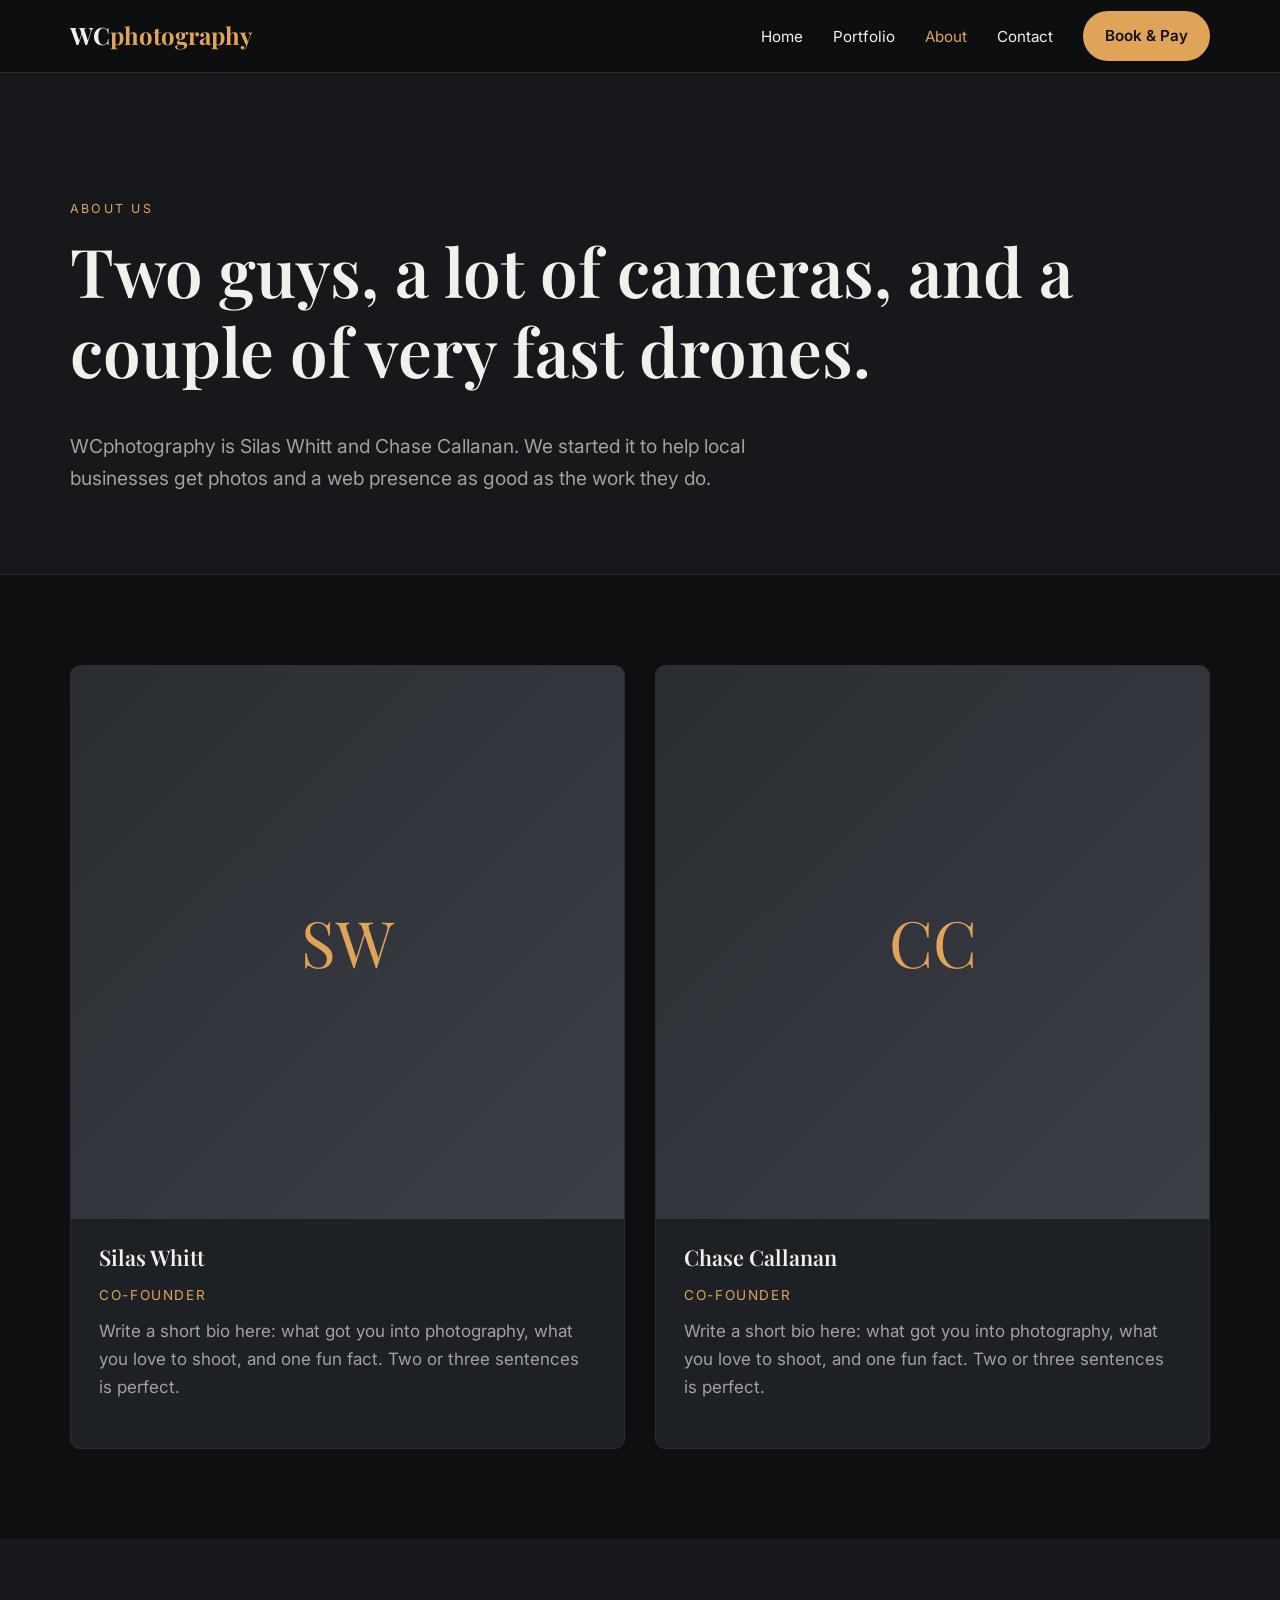
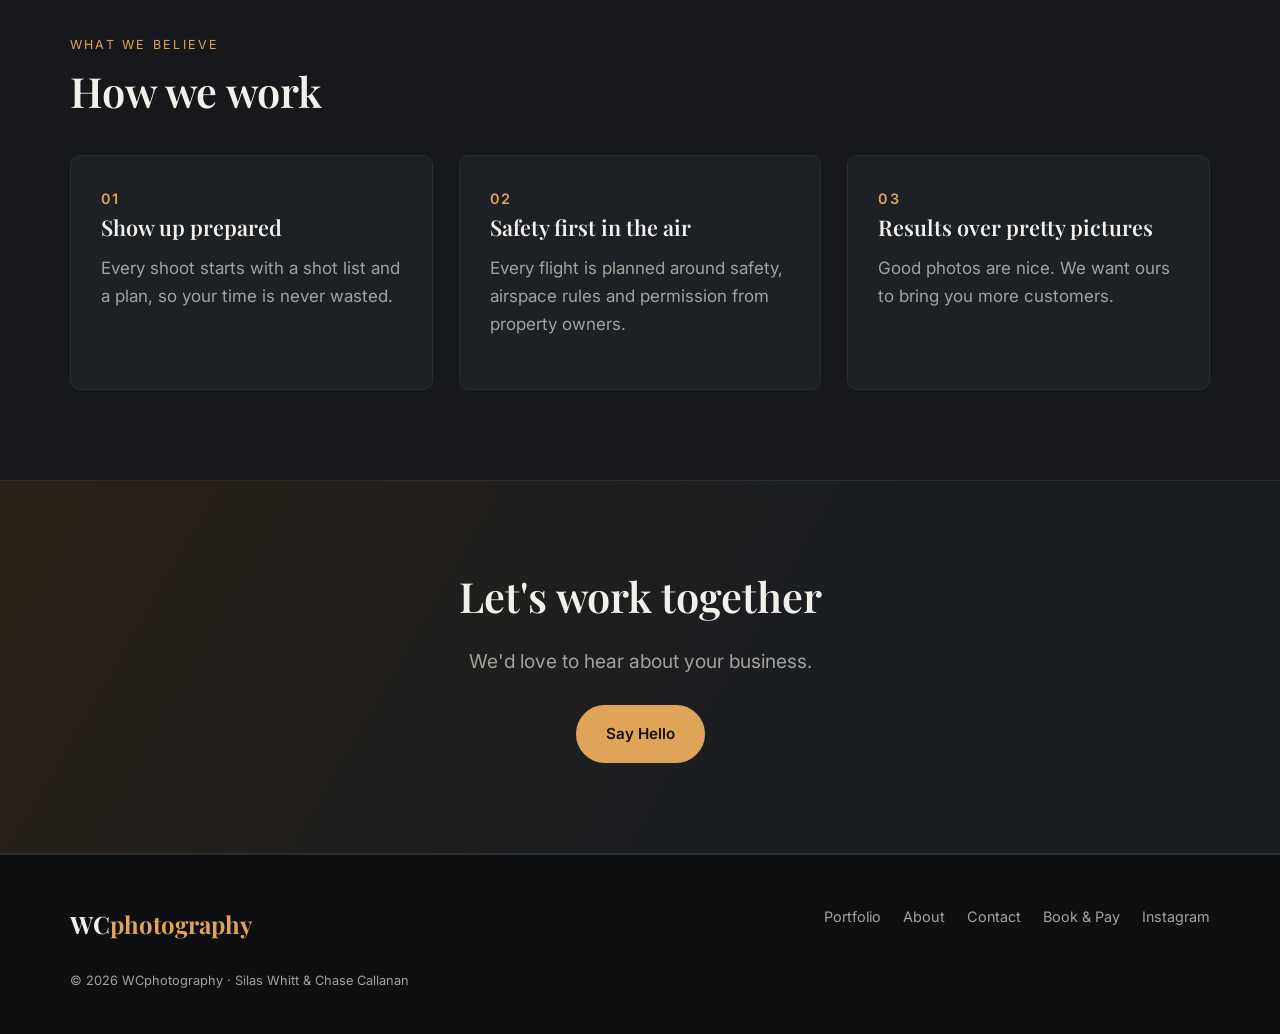
==== about.html @ be3d6bd9 "Serve website from repo root for GitHub Pages branch deploy Pages is set to deploy from the main bra" ====
<!DOCTYPE html>
<html lang="en">
<head>
  <meta charset="UTF-8">
  <meta name="viewport" content="width=device-width, initial-scale=1.0">
  <title>About Us | WCphotography</title>
  <meta name="description" content="Meet Silas Whitt and Chase Callanan, the team behind WCphotography.">
  <link rel="preconnect" href="https://fonts.googleapis.com">
  <link rel="preconnect" href="https://fonts.gstatic.com" crossorigin>
  <link href="https://fonts.googleapis.com/css2?family=Inter:wght@400;500;600;700&family=Playfair+Display:wght@600;700&display=swap" rel="stylesheet">
  <link rel="stylesheet" href="assets/css/styles.css">
</head>
<body>

<header class="site-header">
  <nav class="container nav">
    <a href="index.html" class="logo">WC<span>photography</span></a>
    <button class="nav-toggle" aria-label="Open menu" aria-expanded="false">&#9776;</button>
    <ul class="nav-links">
      <li><a href="index.html">Home</a></li>
      <li><a href="portfolio.html">Portfolio</a></li>
      <li><a href="about.html" class="active">About</a></li>
      <li><a href="contact.html">Contact</a></li>
      <li><a href="pay.html" class="btn">Book &amp; Pay</a></li>
    </ul>
  </nav>
</header>

<main>
  <section class="page-hero">
    <div class="container">
      <span class="eyebrow">About Us</span>
      <h1>Two guys, a lot of cameras, and a couple of very fast drones.</h1>
      <p class="lead">WCphotography is Silas Whitt and Chase Callanan. We started it to help local businesses get photos and a web presence as good as the work they do.</p>
    </div>
  </section>

  <section class="section">
    <div class="container">
      <div class="team">
        <div class="member">
          <!-- Replace the letters with: <img src="assets/images/silas.jpg" alt="Silas Whitt"> -->
          <div class="photo">SW</div>
          <div class="info">
            <h3>Silas Whitt</h3>
            <div class="role">Co-Founder</div>
            <p>Write a short bio here: what got you into photography, what you love to shoot, and one fun fact. Two or three sentences is perfect.</p>
          </div>
        </div>
        <div class="member">
          <!-- Replace the letters with: <img src="assets/images/chase.jpg" alt="Chase Callanan"> -->
          <div class="photo">CC</div>
          <div class="info">
            <h3>Chase Callanan</h3>
            <div class="role">Co-Founder</div>
            <p>Write a short bio here: what got you into photography, what you love to shoot, and one fun fact. Two or three sentences is perfect.</p>
          </div>
        </div>
      </div>
    </div>
  </section>

  <section class="section section-alt">
    <div class="container">
      <span class="eyebrow">What We Believe</span>
      <h2>How we work</h2>
      <div class="grid grid-3 values" style="margin-top:40px">
        <div class="card"><h3>Show up prepared</h3><p>Every shoot starts with a shot list and a plan, so your time is never wasted.</p></div>
        <div class="card"><h3>Safety first in the air</h3><p>Every flight is planned around safety, airspace rules and permission from property owners.</p></div>
        <div class="card"><h3>Results over pretty pictures</h3><p>Good photos are nice. We want ours to bring you more customers.</p></div>
      </div>
    </div>
  </section>

  <section class="section cta-band">
    <div class="container center">
      <h2>Let's work together</h2>
      <p class="lead">We'd love to hear about your business.</p>
      <div class="btn-row"><a href="contact.html" class="btn">Say Hello</a></div>
    </div>
  </section>
</main>

<footer class="site-footer">
  <div class="container">
    <div class="footer-grid">
      <a href="index.html" class="logo">WC<span>photography</span></a>
      <ul class="footer-links">
        <li><a href="portfolio.html">Portfolio</a></li>
        <li><a href="about.html">About</a></li>
        <li><a href="contact.html">Contact</a></li>
        <li><a href="pay.html">Book &amp; Pay</a></li>
        <li><a href="https://instagram.com/" target="_blank" rel="noopener">Instagram</a></li>
      </ul>
    </div>
    <p class="copyright">&copy; <span data-year></span> WCphotography &middot; Silas Whitt &amp; Chase Callanan</p>
  </div>
</footer>

<script src="assets/js/main.js"></script>
</body>
</html>
---- assets/css/styles.css ----
/* ==========================================================================
   WCphotography — site styles
   Edit the variables below to change colors and fonts site-wide.
   ========================================================================== */

:root {
  --bg: #0e0f11;
  --bg-alt: #16181b;
  --surface: #1d2024;
  --text: #f2f0eb;
  --muted: #a3a29d;
  --accent: #e0a458;        /* warm "golden hour" amber */
  --accent-dark: #c4873b;
  --border: #2a2d32;
  --radius: 10px;
  --max: 1180px;
  --font-head: "Playfair Display", Georgia, serif;
  --font-body: "Inter", system-ui, -apple-system, Segoe UI, Roboto, sans-serif;
}

*, *::before, *::after { box-sizing: border-box; }

html { scroll-behavior: smooth; }

body {
  margin: 0;
  background: var(--bg);
  color: var(--text);
  font-family: var(--font-body);
  font-size: 17px;
  line-height: 1.65;
  -webkit-font-smoothing: antialiased;
}

img { max-width: 100%; display: block; }
a { color: var(--accent); text-decoration: none; }
a:hover { text-decoration: underline; }

h1, h2, h3 { font-family: var(--font-head); font-weight: 600; line-height: 1.2; margin: 0 0 .6em; }
h1 { font-size: clamp(2.4rem, 6vw, 4.2rem); }
h2 { font-size: clamp(1.8rem, 4vw, 2.6rem); }
h3 { font-size: 1.35rem; }
p { margin: 0 0 1em; }

.container { width: 100%; max-width: var(--max); margin: 0 auto; padding: 0 20px; }
.section { padding: 90px 0; }
.section-alt { background: var(--bg-alt); }
.eyebrow {
  display: inline-block;
  font-size: .78rem;
  letter-spacing: .18em;
  text-transform: uppercase;
  color: var(--accent);
  margin-bottom: .8em;
}
.lead { font-size: 1.2rem; color: var(--muted); max-width: 680px; }
.center { text-align: center; }
.center .lead { margin-left: auto; margin-right: auto; }

/* ---------- Buttons ---------- */
.btn {
  display: inline-block;
  padding: 14px 28px;
  border-radius: 999px;
  font-weight: 600;
  font-size: .95rem;
  border: 2px solid var(--accent);
  background: var(--accent);
  color: #111;
  cursor: pointer;
  transition: background .2s, color .2s, transform .2s;
}
.btn:hover { background: var(--accent-dark); border-color: var(--accent-dark); text-decoration: none; transform: translateY(-2px); }
.btn-outline { background: transparent; color: var(--text); border-color: var(--text); }
.btn-outline:hover { background: var(--text); color: #111; border-color: var(--text); }
.btn-row { display: flex; flex-wrap: wrap; gap: 14px; margin-top: 28px; }
.center .btn-row { justify-content: center; }

/* ---------- Header / nav ---------- */
.site-header {
  position: sticky;
  top: 0;
  z-index: 50;
  background: rgba(14, 15, 17, .88);
  backdrop-filter: blur(10px);
  border-bottom: 1px solid var(--border);
}
.nav { display: flex; align-items: center; justify-content: space-between; height: 72px; }
.logo { font-family: var(--font-head); font-size: 1.5rem; color: var(--text); font-weight: 700; }
.logo span { color: var(--accent); }
.logo:hover { text-decoration: none; }
.nav-links { display: flex; gap: 30px; list-style: none; margin: 0; padding: 0; align-items: center; }
.nav-links a { color: var(--text); font-size: .95rem; }
.nav-links a:hover, .nav-links a.active { color: var(--accent); text-decoration: none; }
.nav-links .btn { padding: 10px 20px; color: #111; }
.nav-toggle {
  display: none;
  background: none;
  border: 0;
  color: var(--text);
  font-size: 1.7rem;
  cursor: pointer;
}

@media (max-width: 820px) {
  .nav-toggle { display: block; }
  .nav-links {
    position: absolute;
    top: 72px; left: 0; right: 0;
    flex-direction: column;
    gap: 0;
    background: var(--bg-alt);
    border-bottom: 1px solid var(--border);
    display: none;
  }
  .nav-links.open { display: flex; }
  .nav-links li { width: 100%; text-align: center; }
  .nav-links a { display: block; padding: 16px; }
  .nav-links .btn { margin: 12px auto 18px; display: inline-block; }
}

/* ---------- Hero ---------- */
.hero {
  position: relative;
  min-height: 88vh;
  display: flex;
  align-items: center;
  overflow: hidden;
  background:
    linear-gradient(180deg, rgba(14,15,17,.35) 0%, rgba(14,15,17,.85) 85%),
    radial-gradient(ellipse at 70% 20%, #3b2f22 0%, transparent 60%),
    radial-gradient(ellipse at 15% 85%, #1d2a33 0%, transparent 55%),
    var(--bg);
  /* To use your own photo, replace the line above with:
     url("../images/hero.jpg") center/cover no-repeat; */
}
.hero h1 { max-width: 820px; }
.hero .lead { color: #d6d4cf; }

.page-hero { padding: 120px 0 60px; background: var(--bg-alt); border-bottom: 1px solid var(--border); }

/* ---------- Cards / grids ---------- */
.grid { display: grid; gap: 26px; }
.grid-3 { grid-template-columns: repeat(auto-fit, minmax(min(280px, 100%), 1fr)); }
.grid-2 { grid-template-columns: repeat(auto-fit, minmax(min(340px, 100%), 1fr)); }

.card {
  background: var(--surface);
  border: 1px solid var(--border);
  border-radius: var(--radius);
  padding: 34px 30px;
  display: flex;
  flex-direction: column;
}
.card .icon { font-size: 2rem; margin-bottom: 14px; }
.card p { color: var(--muted); }
.card ul { padding-left: 1.1em; color: var(--muted); margin: 0 0 1.4em; }
.card ul li { margin-bottom: .35em; }
.card .btn { margin-top: auto; align-self: flex-start; }
.card.featured { border-color: var(--accent); box-shadow: 0 0 0 1px var(--accent) inset; }

.price { font-family: var(--font-head); font-size: 2.2rem; color: var(--text); margin: .2em 0 .6em; }
.price small { font-family: var(--font-body); font-size: .9rem; color: var(--muted); }
.badge {
  display: inline-block;
  background: var(--accent);
  color: #111;
  font-size: .72rem;
  font-weight: 700;
  letter-spacing: .1em;
  text-transform: uppercase;
  padding: 4px 10px;
  border-radius: 999px;
  margin-bottom: 12px;
  align-self: flex-start;
}

/* ---------- Portfolio ---------- */
.filters { display: flex; flex-wrap: wrap; gap: 10px; margin-bottom: 34px; }
.filter-btn {
  background: transparent;
  color: var(--muted);
  border: 1px solid var(--border);
  padding: 9px 20px;
  border-radius: 999px;
  cursor: pointer;
  font: inherit;
  font-size: .9rem;
}
.filter-btn:hover { color: var(--text); border-color: var(--text); }
.filter-btn.active { background: var(--accent); color: #111; border-color: var(--accent); }

.gallery { display: grid; grid-template-columns: repeat(auto-fill, minmax(min(280px, 100%), 1fr)); gap: 16px; }
.gallery-item {
  position: relative;
  aspect-ratio: 4 / 3;
  border-radius: var(--radius);
  overflow: hidden;
  cursor: pointer;
  background: var(--surface);
}
.gallery-item img { width: 100%; height: 100%; object-fit: cover; transition: transform .5s; }
.gallery-item:hover img { transform: scale(1.06); }
.gallery-item .caption {
  position: absolute;
  inset: auto 0 0 0;
  padding: 16px;
  background: linear-gradient(0deg, rgba(0,0,0,.8), transparent);
  font-size: .9rem;
}
.gallery-item .caption strong { display: block; }
.gallery-item .caption span { color: var(--muted); font-size: .8rem; text-transform: uppercase; letter-spacing: .1em; }
.gallery-item.hidden { display: none; }

/* Placeholder tiles shown until real photos are added */
.placeholder {
  width: 100%; height: 100%;
  display: flex; align-items: center; justify-content: center;
  font-size: 2.6rem;
  color: rgba(255,255,255,.35);
}
.ph-product  { background: linear-gradient(135deg, #2b2620, #4a3a28); }
.ph-business { background: linear-gradient(135deg, #1f2a30, #34495a); }
.ph-aerial   { background: linear-gradient(135deg, #1b2b24, #2f5a48); }
.ph-web      { background: linear-gradient(135deg, #2a2132, #4a3560); }

/* Lightbox */
.lightbox {
  position: fixed; inset: 0; z-index: 100;
  background: rgba(0,0,0,.92);
  display: none; align-items: center; justify-content: center;
  padding: 30px;
}
.lightbox.open { display: flex; }
.lightbox img { max-height: 88vh; border-radius: var(--radius); }
.lightbox-close {
  position: absolute; top: 18px; right: 26px;
  background: none; border: 0; color: #fff; font-size: 2.4rem; cursor: pointer;
}

/* ---------- About ---------- */
.team { display: grid; grid-template-columns: repeat(auto-fit, minmax(min(300px, 100%), 1fr)); gap: 30px; }
.member { background: var(--surface); border: 1px solid var(--border); border-radius: var(--radius); overflow: hidden; }
.member .photo {
  aspect-ratio: 1 / 1;
  background: linear-gradient(135deg, #2a2d32, #3b3f46);
  display: flex; align-items: center; justify-content: center;
  font-family: var(--font-head); font-size: 4rem; color: var(--accent);
}
.member .photo img { width: 100%; height: 100%; object-fit: cover; }
.member .info { padding: 26px 28px 30px; }
.member .role { color: var(--accent); font-size: .85rem; letter-spacing: .12em; text-transform: uppercase; margin-bottom: .8em; }
.member p { color: var(--muted); }

.values { counter-reset: v; }
.values .card h3::before {
  counter-increment: v;
  content: "0" counter(v);
  display: block;
  font-size: .9rem;
  color: var(--accent);
  font-family: var(--font-body);
  letter-spacing: .15em;
  margin-bottom: .5em;
}

/* ---------- Steps ---------- */
.steps { display: grid; grid-template-columns: repeat(auto-fit, minmax(min(220px, 100%), 1fr)); gap: 24px; counter-reset: s; }
.step { padding-top: 18px; border-top: 2px solid var(--accent); }
.step::before {
  counter-increment: s;
  content: counter(s);
  font-family: var(--font-head);
  font-size: 2rem;
  color: var(--accent);
  display: block;
}
.step p { color: var(--muted); font-size: .95rem; }

/* ---------- Forms ---------- */
.form { display: grid; gap: 18px; }
.form-row { display: grid; grid-template-columns: 1fr 1fr; gap: 18px; }
@media (max-width: 640px) { .form-row { grid-template-columns: 1fr; } }
label { display: block; font-size: .88rem; color: var(--muted); margin-bottom: 6px; }
input, select, textarea {
  width: 100%;
  padding: 13px 15px;
  background: var(--bg);
  border: 1px solid var(--border);
  border-radius: 8px;
  color: var(--text);
  font: inherit;
  font-size: .95rem;
}
input:focus, select:focus, textarea:focus { outline: none; border-color: var(--accent); }
textarea { min-height: 150px; resize: vertical; }
.form-note { font-size: .85rem; color: var(--muted); }
.form-status { font-size: .95rem; }
.form-status.ok { color: #7fd18b; }
.form-status.err { color: #f08a7e; }

.contact-list { list-style: none; padding: 0; margin: 0 0 2em; }
.contact-list li { padding: 14px 0; border-bottom: 1px solid var(--border); }
.contact-list strong { display: block; font-size: .8rem; letter-spacing: .12em; text-transform: uppercase; color: var(--muted); font-weight: 500; }

/* ---------- FAQ ---------- */
details {
  background: var(--surface);
  border: 1px solid var(--border);
  border-radius: var(--radius);
  padding: 18px 22px;
  margin-bottom: 12px;
}
summary { cursor: pointer; font-weight: 600; }
details p { color: var(--muted); margin: .8em 0 0; }

/* ---------- CTA band ---------- */
.cta-band {
  background: linear-gradient(120deg, #2a2117, #1a1d21 60%);
  border-top: 1px solid var(--border);
  border-bottom: 1px solid var(--border);
}

/* ---------- Footer ---------- */
.site-footer { padding: 50px 0 30px; border-top: 1px solid var(--border); font-size: .9rem; color: var(--muted); }
.footer-grid { display: flex; flex-wrap: wrap; justify-content: space-between; gap: 24px; margin-bottom: 26px; }
.footer-links { display: flex; flex-wrap: wrap; gap: 22px; list-style: none; padding: 0; margin: 0; }
.footer-links a { color: var(--muted); }
.footer-links a:hover { color: var(--accent); }
.copyright { font-size: .8rem; }
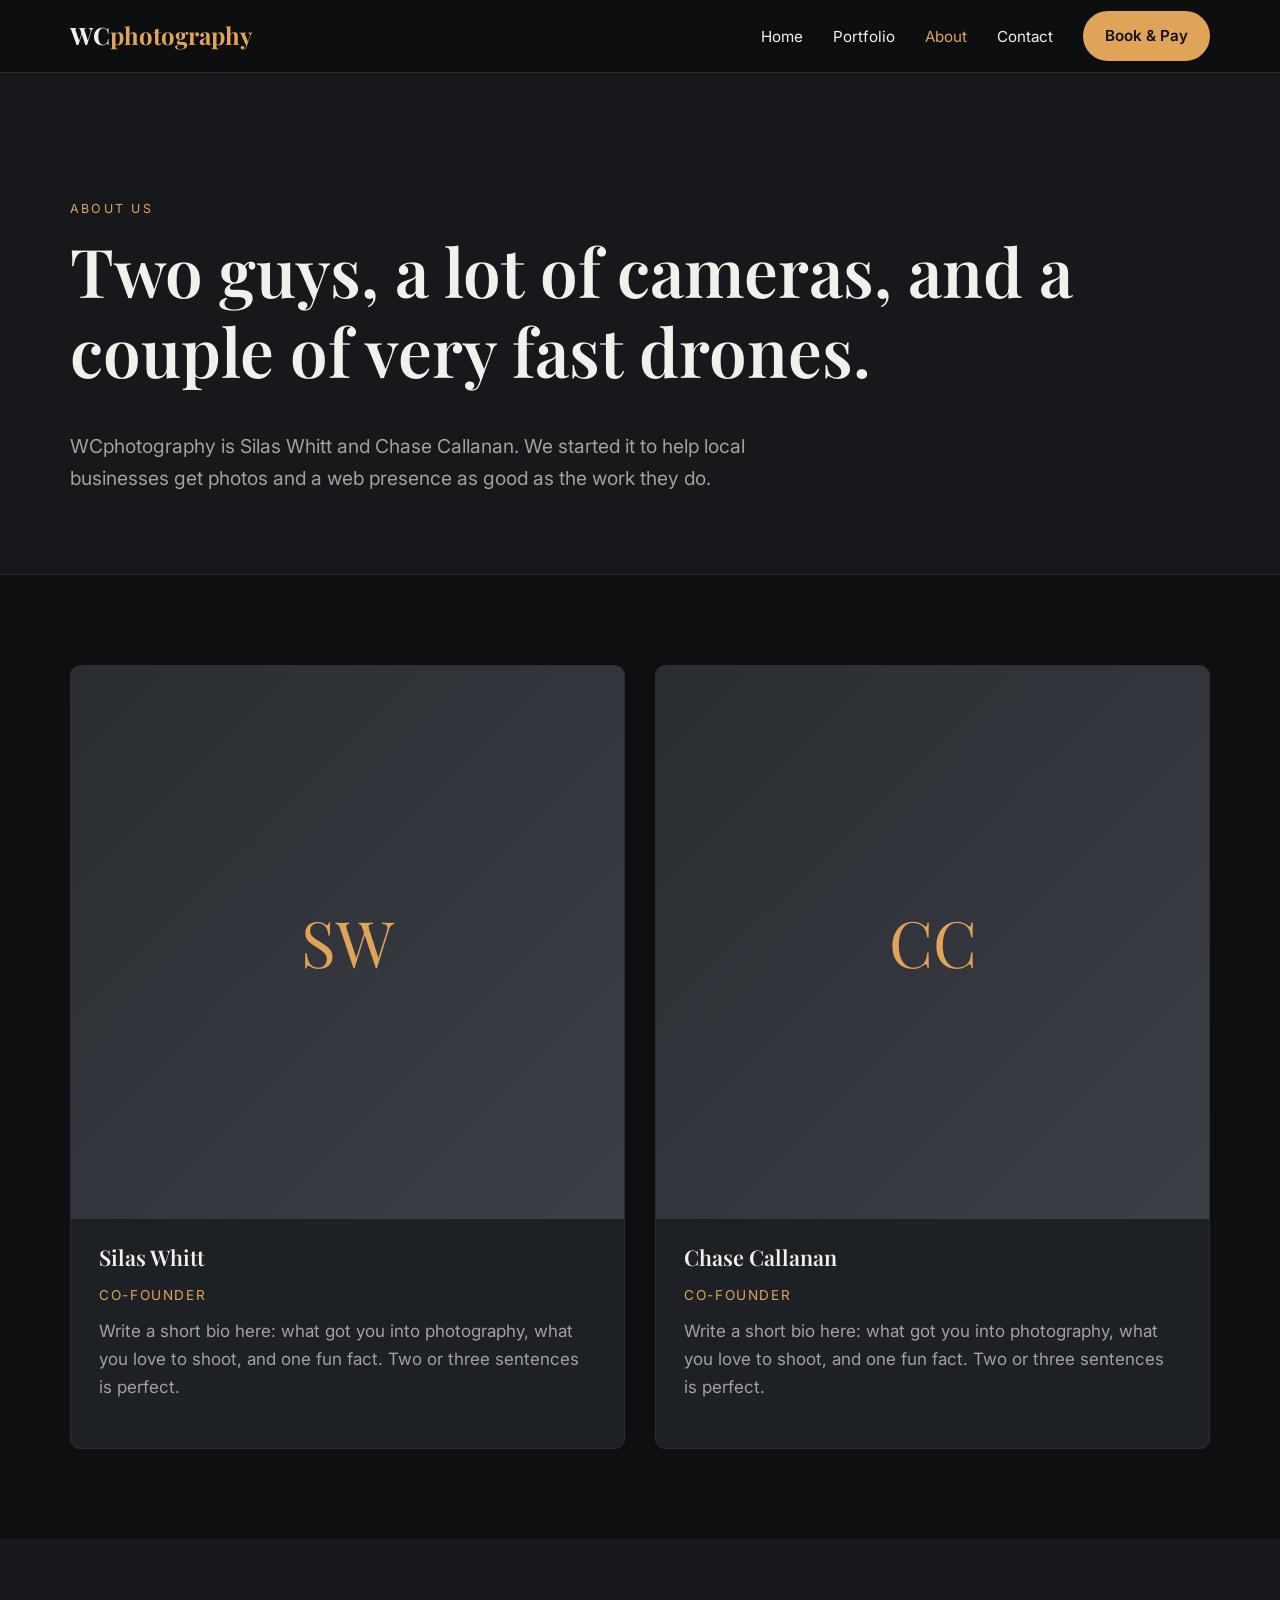
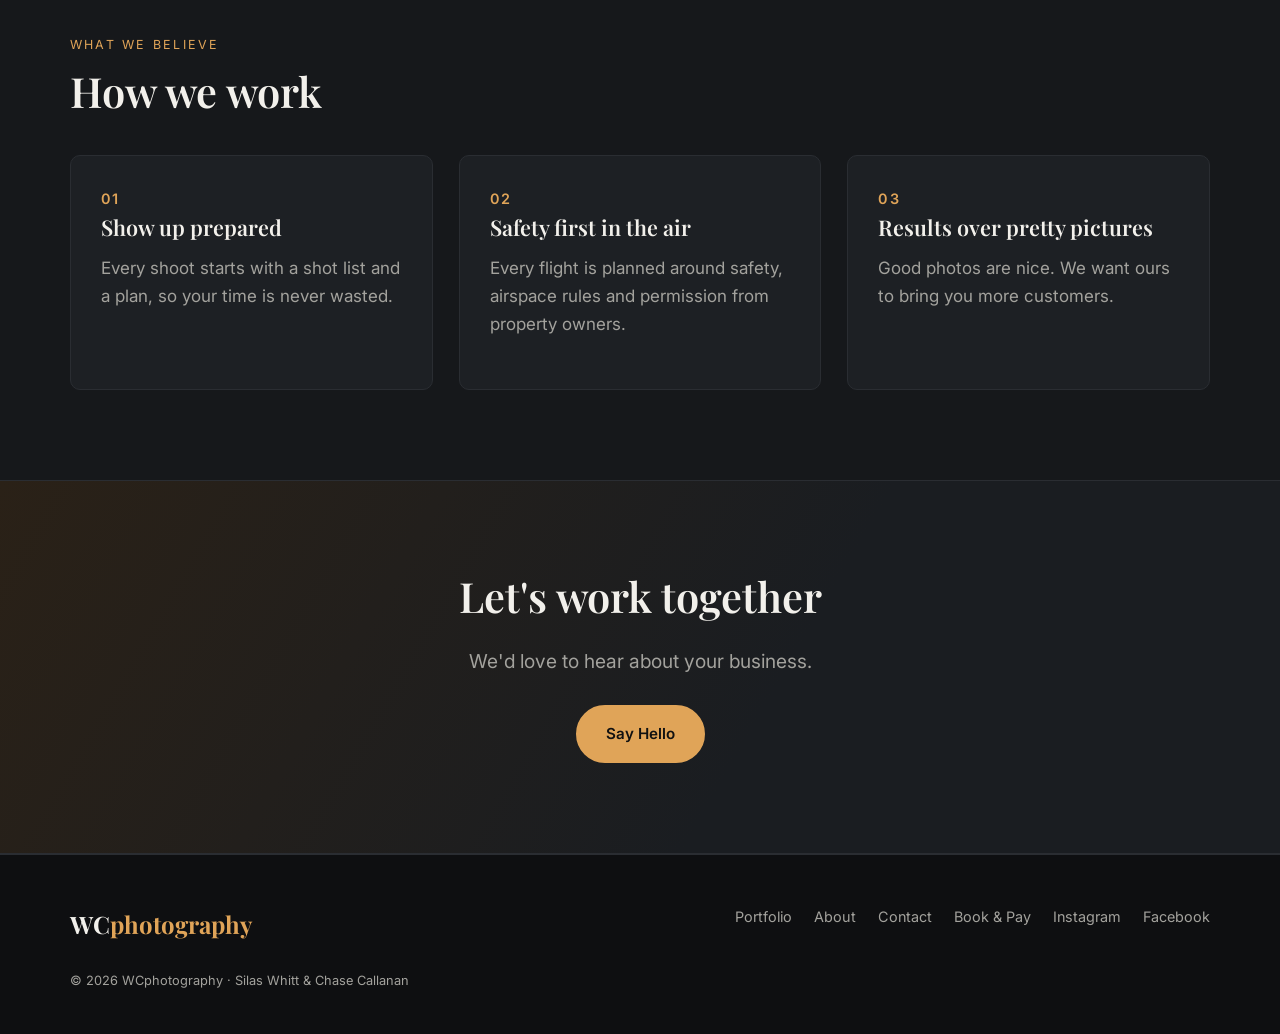
==== commit 9274ff46: "Update Instagram to @wcphotography11 and add Facebook @WCphotography Co-Authored-By: Claude Opus 5.5" ====
--- a/about.html
+++ b/about.html
@@ -90,7 +90,8 @@
         <li><a href="about.html">About</a></li>
         <li><a href="contact.html">Contact</a></li>
         <li><a href="pay.html">Book &amp; Pay</a></li>
-        <li><a href="https://instagram.com/" target="_blank" rel="noopener">Instagram</a></li>
+        <li><a href="https://instagram.com/wcphotography11" target="_blank" rel="noopener">Instagram</a></li>
+        <li><a href="https://facebook.com/WCphotography" target="_blank" rel="noopener">Facebook</a></li>
       </ul>
     </div>
     <p class="copyright">&copy; <span data-year></span> WCphotography &middot; Silas Whitt &amp; Chase Callanan</p>
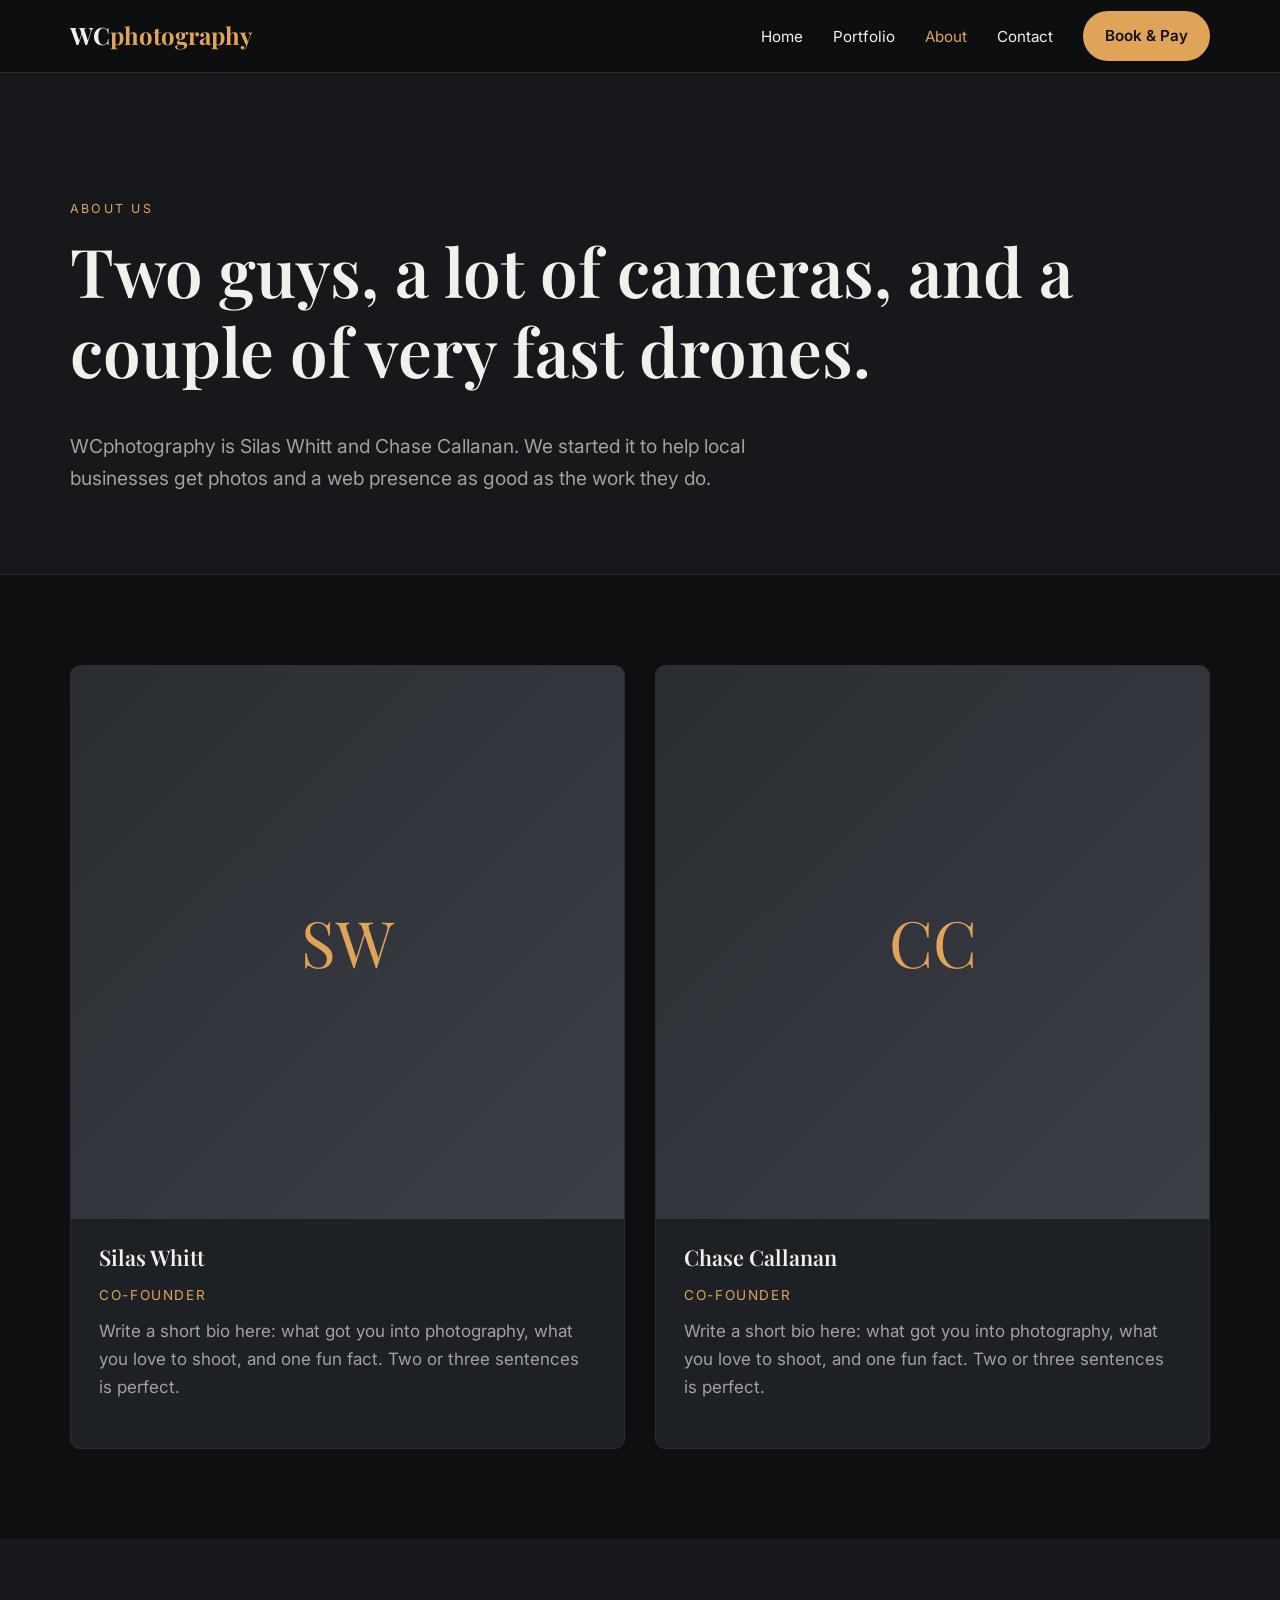
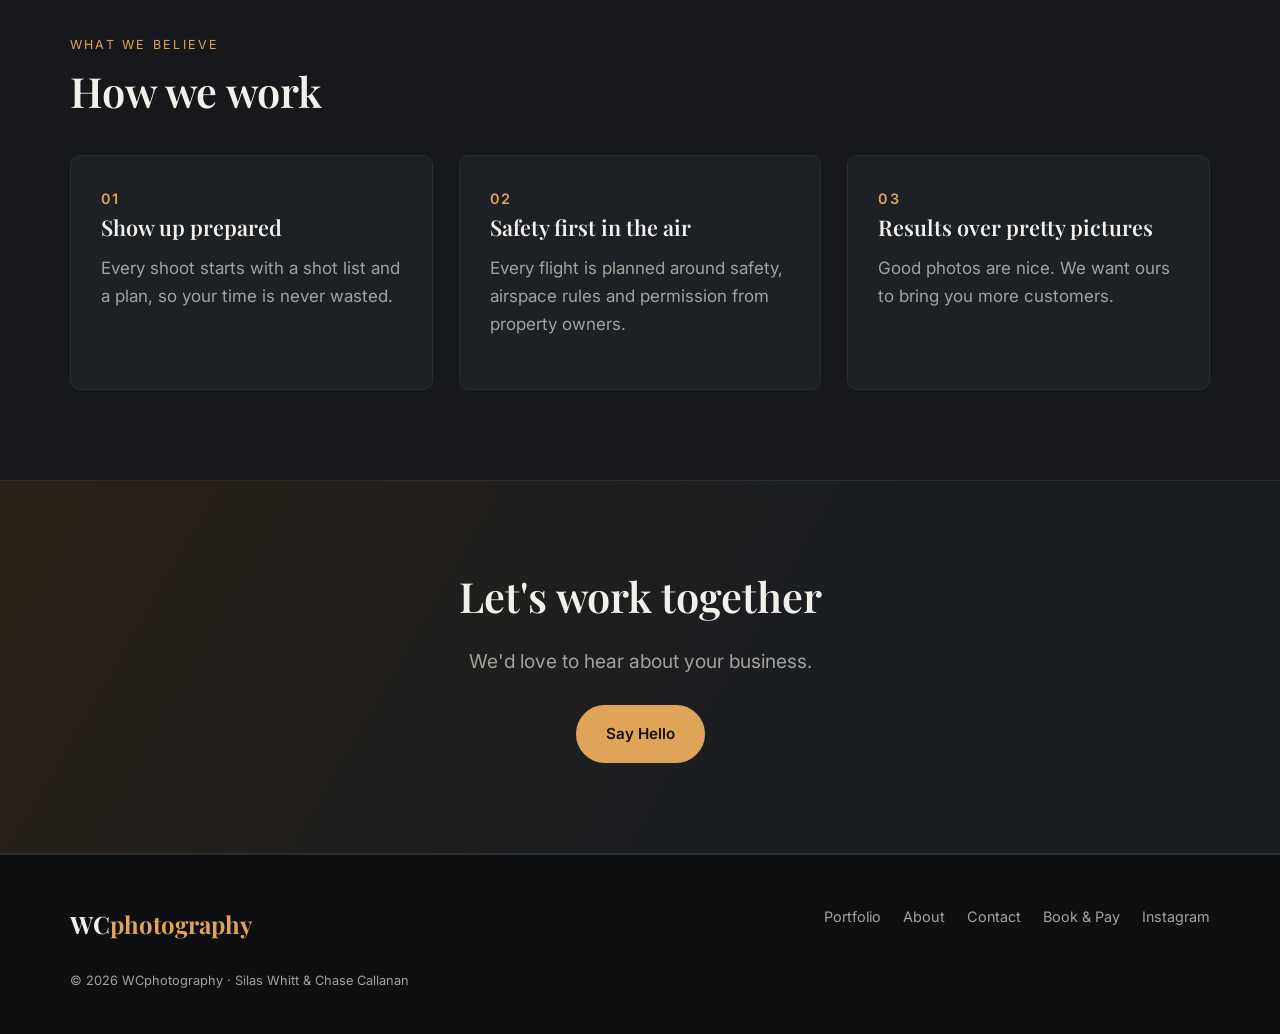
==== commit 4ea5dee1: "Merge remote-tracking branch 'origin/claude/keen-mendel-gjicuz'" ====
--- a/about.html
+++ b/about.html
@@ -8,6 +8,9 @@
   <link rel="preconnect" href="https://fonts.googleapis.com">
   <link rel="preconnect" href="https://fonts.gstatic.com" crossorigin>
   <link href="https://fonts.googleapis.com/css2?family=Inter:wght@400;500;600;700&family=Playfair+Display:wght@600;700&display=swap" rel="stylesheet">
+  <link rel="icon" href="assets/images/logo/favicon.svg" type="image/svg+xml">
+  <link rel="icon" href="assets/images/logo/favicon-32.png" sizes="32x32">
+  <link rel="apple-touch-icon" href="assets/images/logo/apple-touch-icon.png">
   <link rel="stylesheet" href="assets/css/styles.css">
 </head>
 <body>
@@ -90,8 +93,7 @@
         <li><a href="about.html">About</a></li>
         <li><a href="contact.html">Contact</a></li>
         <li><a href="pay.html">Book &amp; Pay</a></li>
-        <li><a href="https://instagram.com/wcphotography11" target="_blank" rel="noopener">Instagram</a></li>
-        <li><a href="https://facebook.com/WCphotography" target="_blank" rel="noopener">Facebook</a></li>
+        <li><a href="https://instagram.com/" target="_blank" rel="noopener">Instagram</a></li>
       </ul>
     </div>
     <p class="copyright">&copy; <span data-year></span> WCphotography &middot; Silas Whitt &amp; Chase Callanan</p>
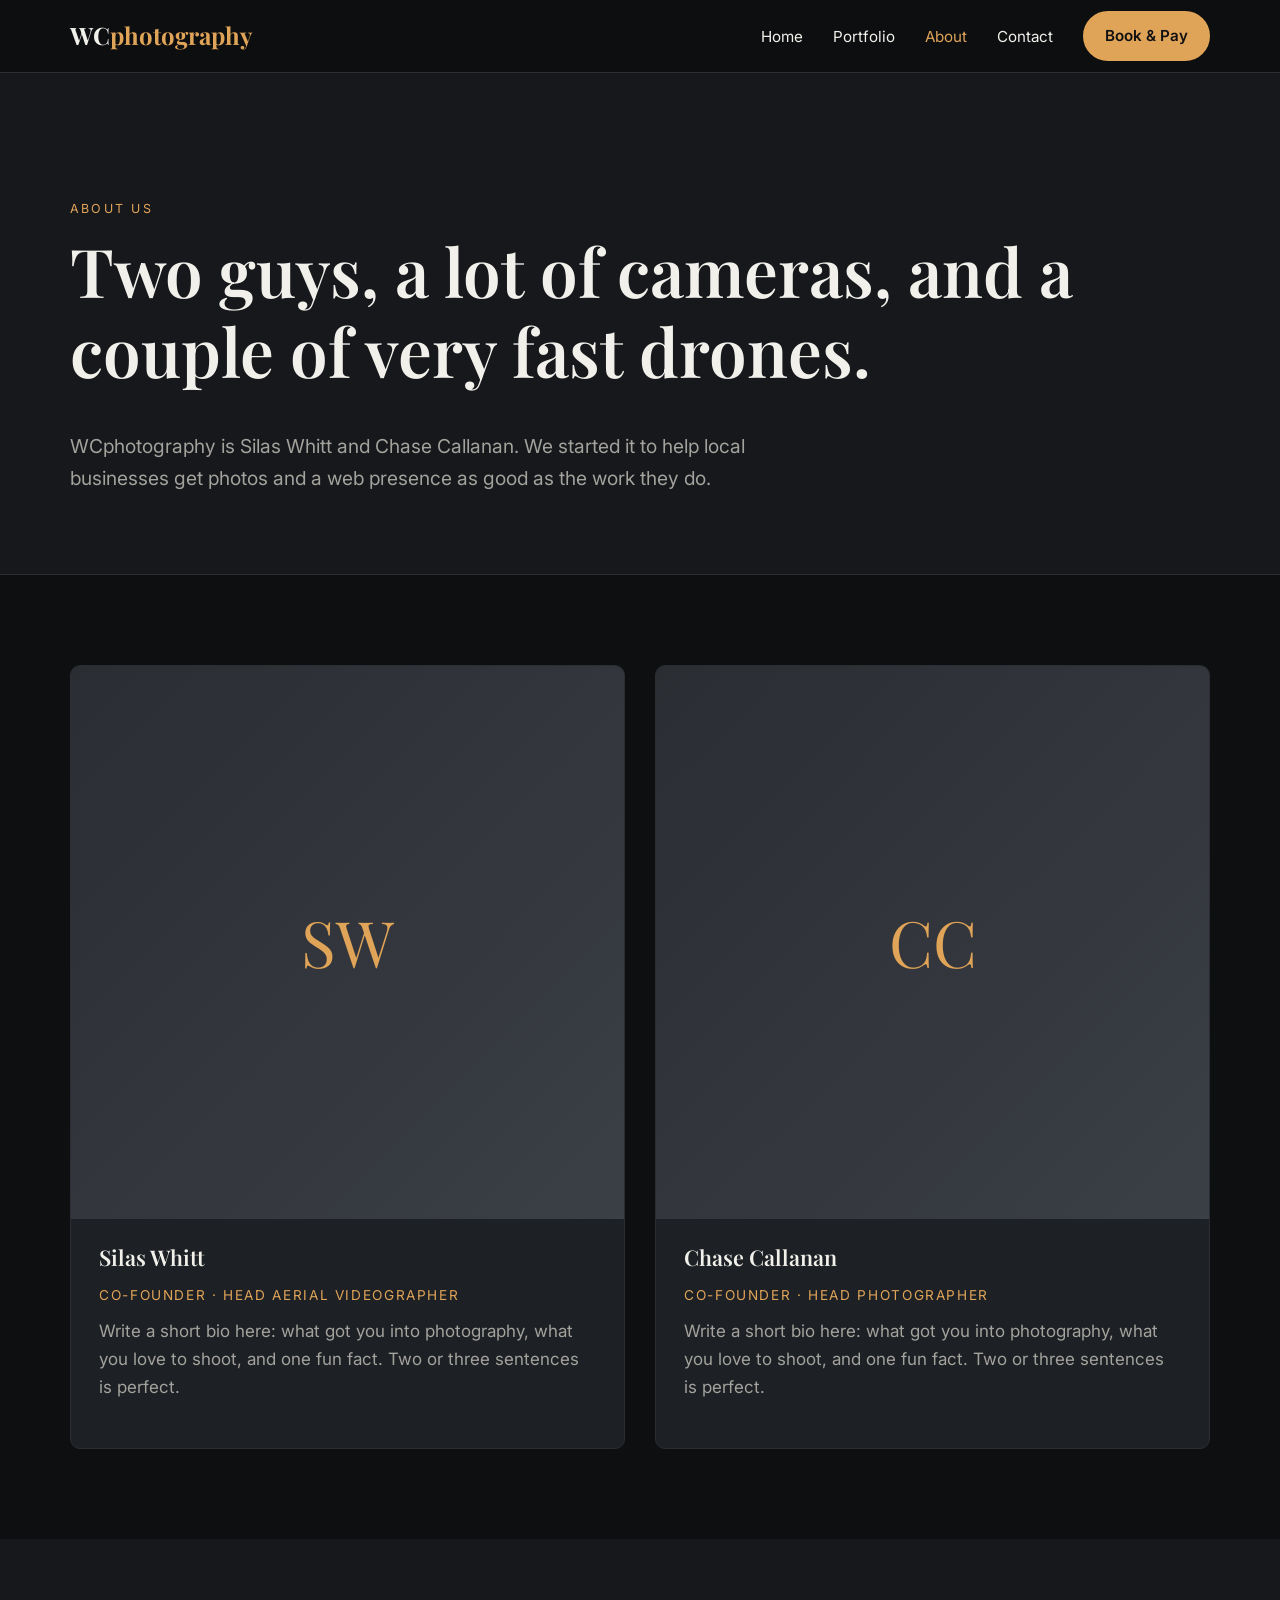
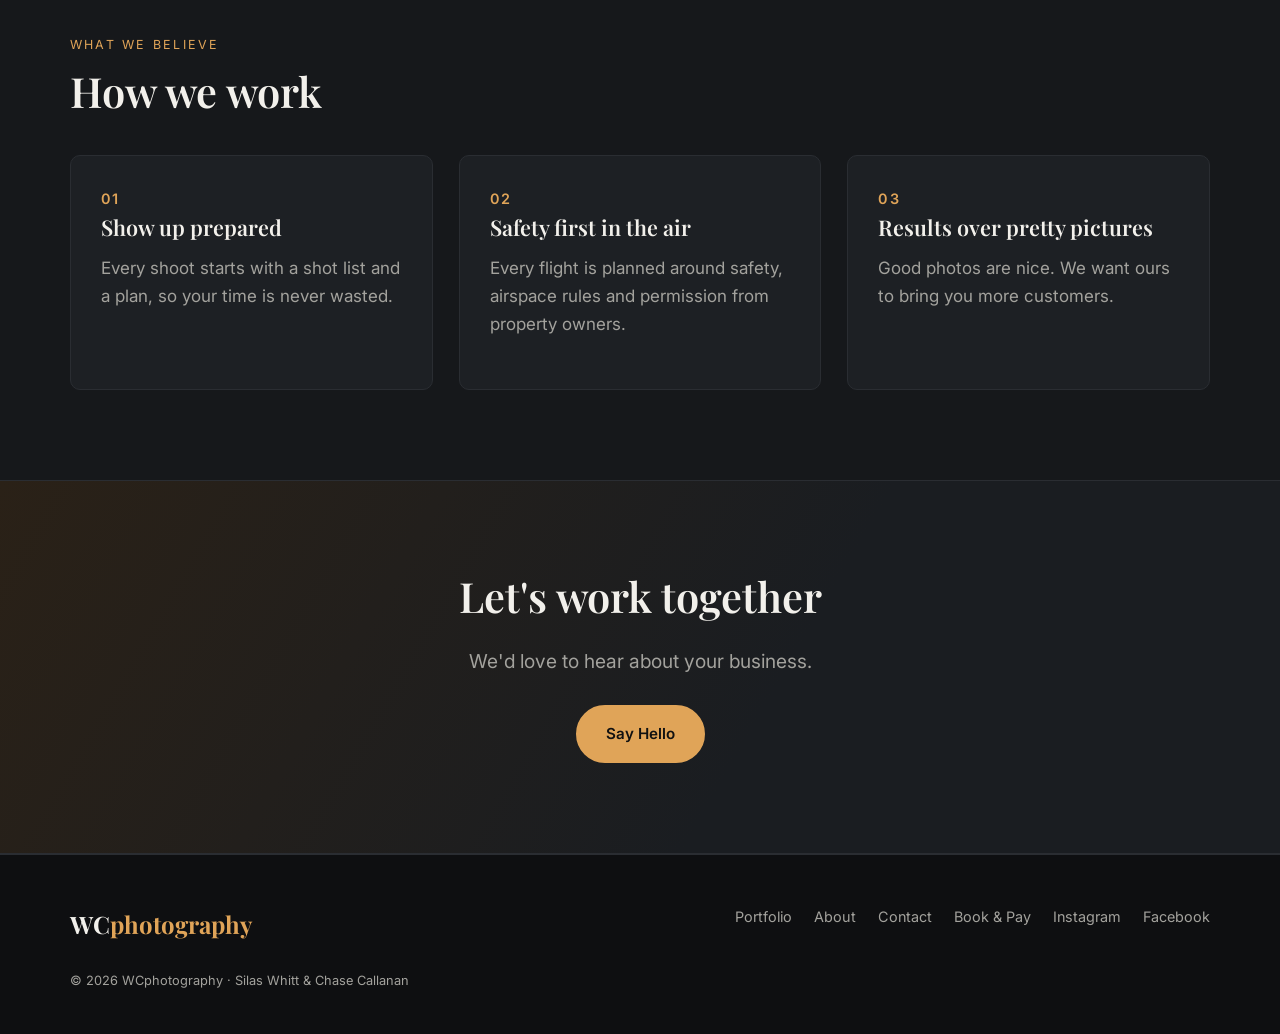
==== commit f39806d7: "Set service area, label phones, connect Formspree, update roles, mark portfolio tiles coming soon Co" ====
--- a/about.html
+++ b/about.html
@@ -46,7 +46,7 @@
           <div class="photo">SW</div>
           <div class="info">
             <h3>Silas Whitt</h3>
-            <div class="role">Co-Founder</div>
+            <div class="role">Co-Founder · Head Aerial Videographer</div>
             <p>Write a short bio here: what got you into photography, what you love to shoot, and one fun fact. Two or three sentences is perfect.</p>
           </div>
         </div>
@@ -55,7 +55,7 @@
           <div class="photo">CC</div>
           <div class="info">
             <h3>Chase Callanan</h3>
-            <div class="role">Co-Founder</div>
+            <div class="role">Co-Founder · Head Photographer</div>
             <p>Write a short bio here: what got you into photography, what you love to shoot, and one fun fact. Two or three sentences is perfect.</p>
           </div>
         </div>
@@ -93,7 +93,8 @@
         <li><a href="about.html">About</a></li>
         <li><a href="contact.html">Contact</a></li>
         <li><a href="pay.html">Book &amp; Pay</a></li>
-        <li><a href="https://instagram.com/" target="_blank" rel="noopener">Instagram</a></li>
+        <li><a href="https://instagram.com/wcphotography11" target="_blank" rel="noopener">Instagram</a></li>
+        <li><a href="https://facebook.com/WCphotography" target="_blank" rel="noopener">Facebook</a></li>
       </ul>
     </div>
     <p class="copyright">&copy; <span data-year></span> WCphotography &middot; Silas Whitt &amp; Chase Callanan</p>
--- a/assets/css/styles.css
+++ b/assets/css/styles.css
@@ -223,6 +223,14 @@
 .ph-business { background: linear-gradient(135deg, #1f2a30, #34495a); }
 .ph-aerial   { background: linear-gradient(135deg, #1b2b24, #2f5a48); }
 .ph-web      { background: linear-gradient(135deg, #2a2132, #4a3560); }
+.gallery-item:has(.placeholder)::before {
+  content: "Coming soon";
+  position: absolute; top: 12px; left: 12px;
+  padding: 4px 10px;
+  border-radius: 999px;
+  background: var(--accent); color: var(--bg);
+  font-size: .7rem; font-weight: 600; letter-spacing: .1em; text-transform: uppercase;
+}
 
 /* Lightbox */
 .lightbox {
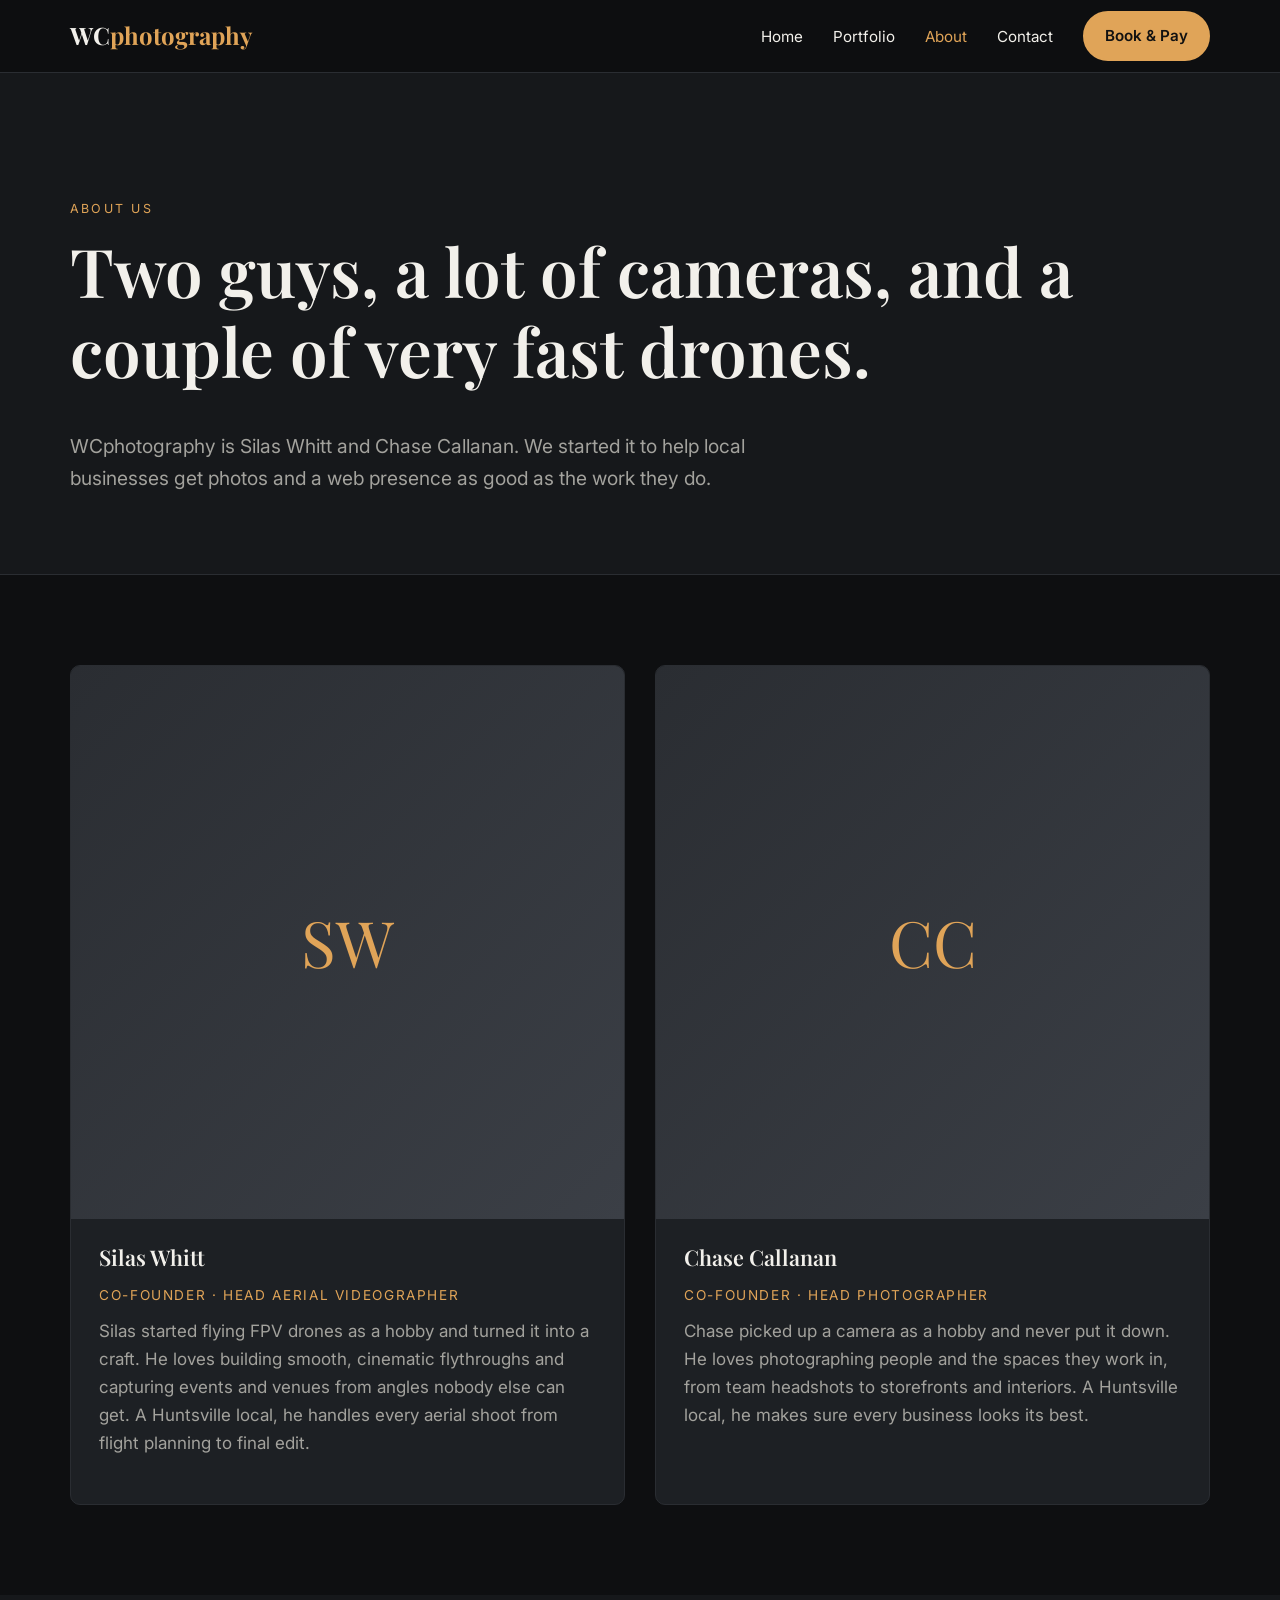
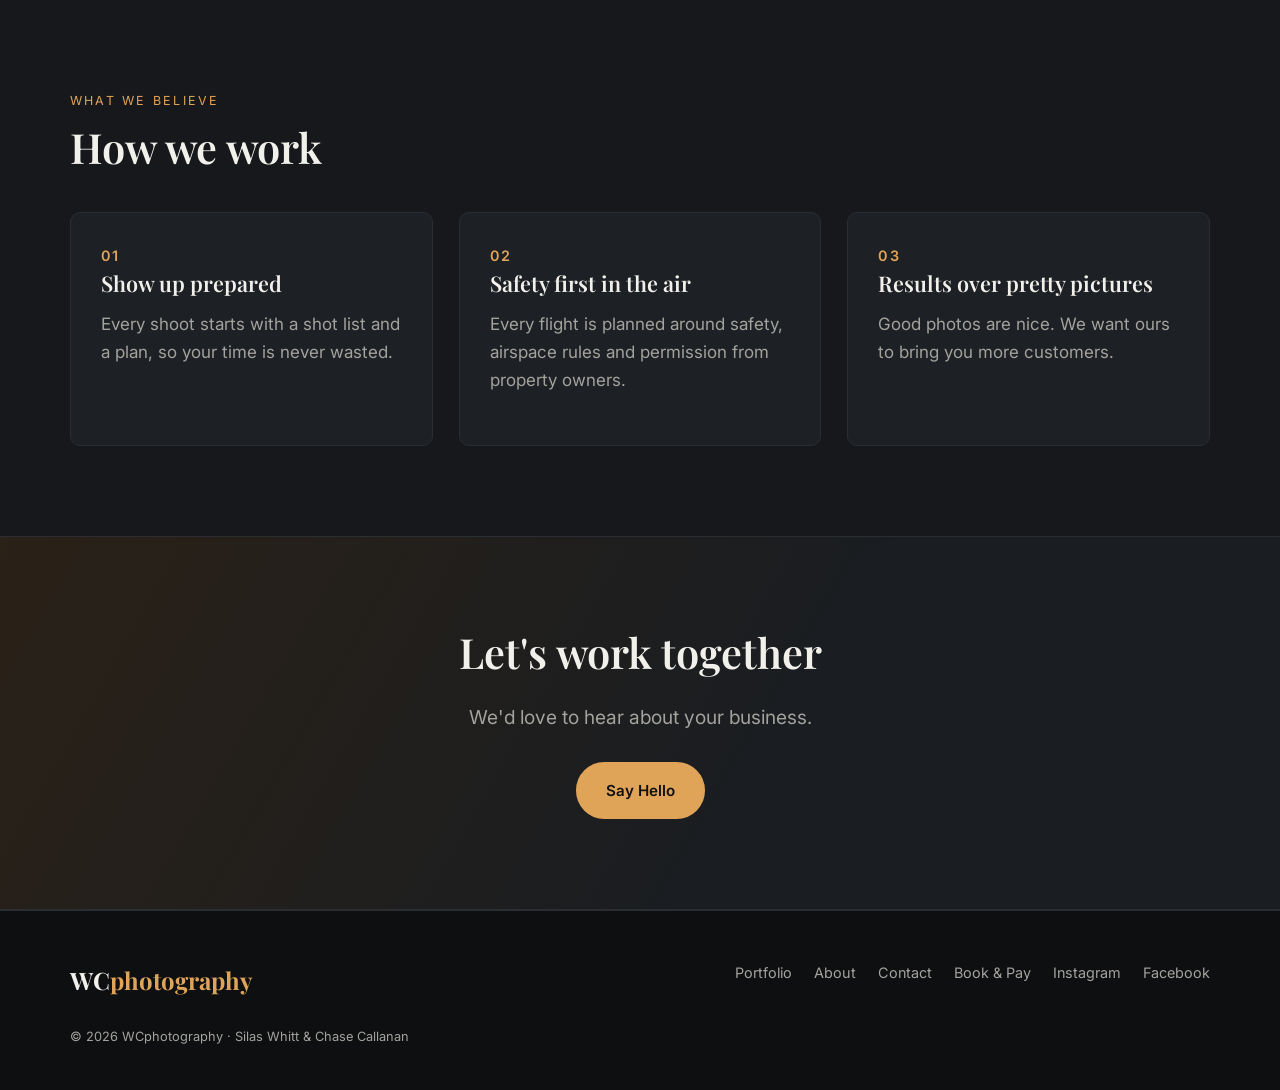
==== commit c7797b27: "Add Silas and Chase bios to About page Co-Authored-By: Claude Opus 5.5 <noreply@anthropic.com> Claud" ====
--- a/about.html
+++ b/about.html
@@ -47,7 +47,7 @@
           <div class="info">
             <h3>Silas Whitt</h3>
             <div class="role">Co-Founder · Head Aerial Videographer</div>
-            <p>Write a short bio here: what got you into photography, what you love to shoot, and one fun fact. Two or three sentences is perfect.</p>
+            <p>Silas started flying FPV drones as a hobby and turned it into a craft. He loves building smooth, cinematic flythroughs and capturing events and venues from angles nobody else can get. A Huntsville local, he handles every aerial shoot from flight planning to final edit.</p>
           </div>
         </div>
         <div class="member">
@@ -56,7 +56,7 @@
           <div class="info">
             <h3>Chase Callanan</h3>
             <div class="role">Co-Founder · Head Photographer</div>
-            <p>Write a short bio here: what got you into photography, what you love to shoot, and one fun fact. Two or three sentences is perfect.</p>
+            <p>Chase picked up a camera as a hobby and never put it down. He loves photographing people and the spaces they work in, from team headshots to storefronts and interiors. A Huntsville local, he makes sure every business looks its best.</p>
           </div>
         </div>
       </div>
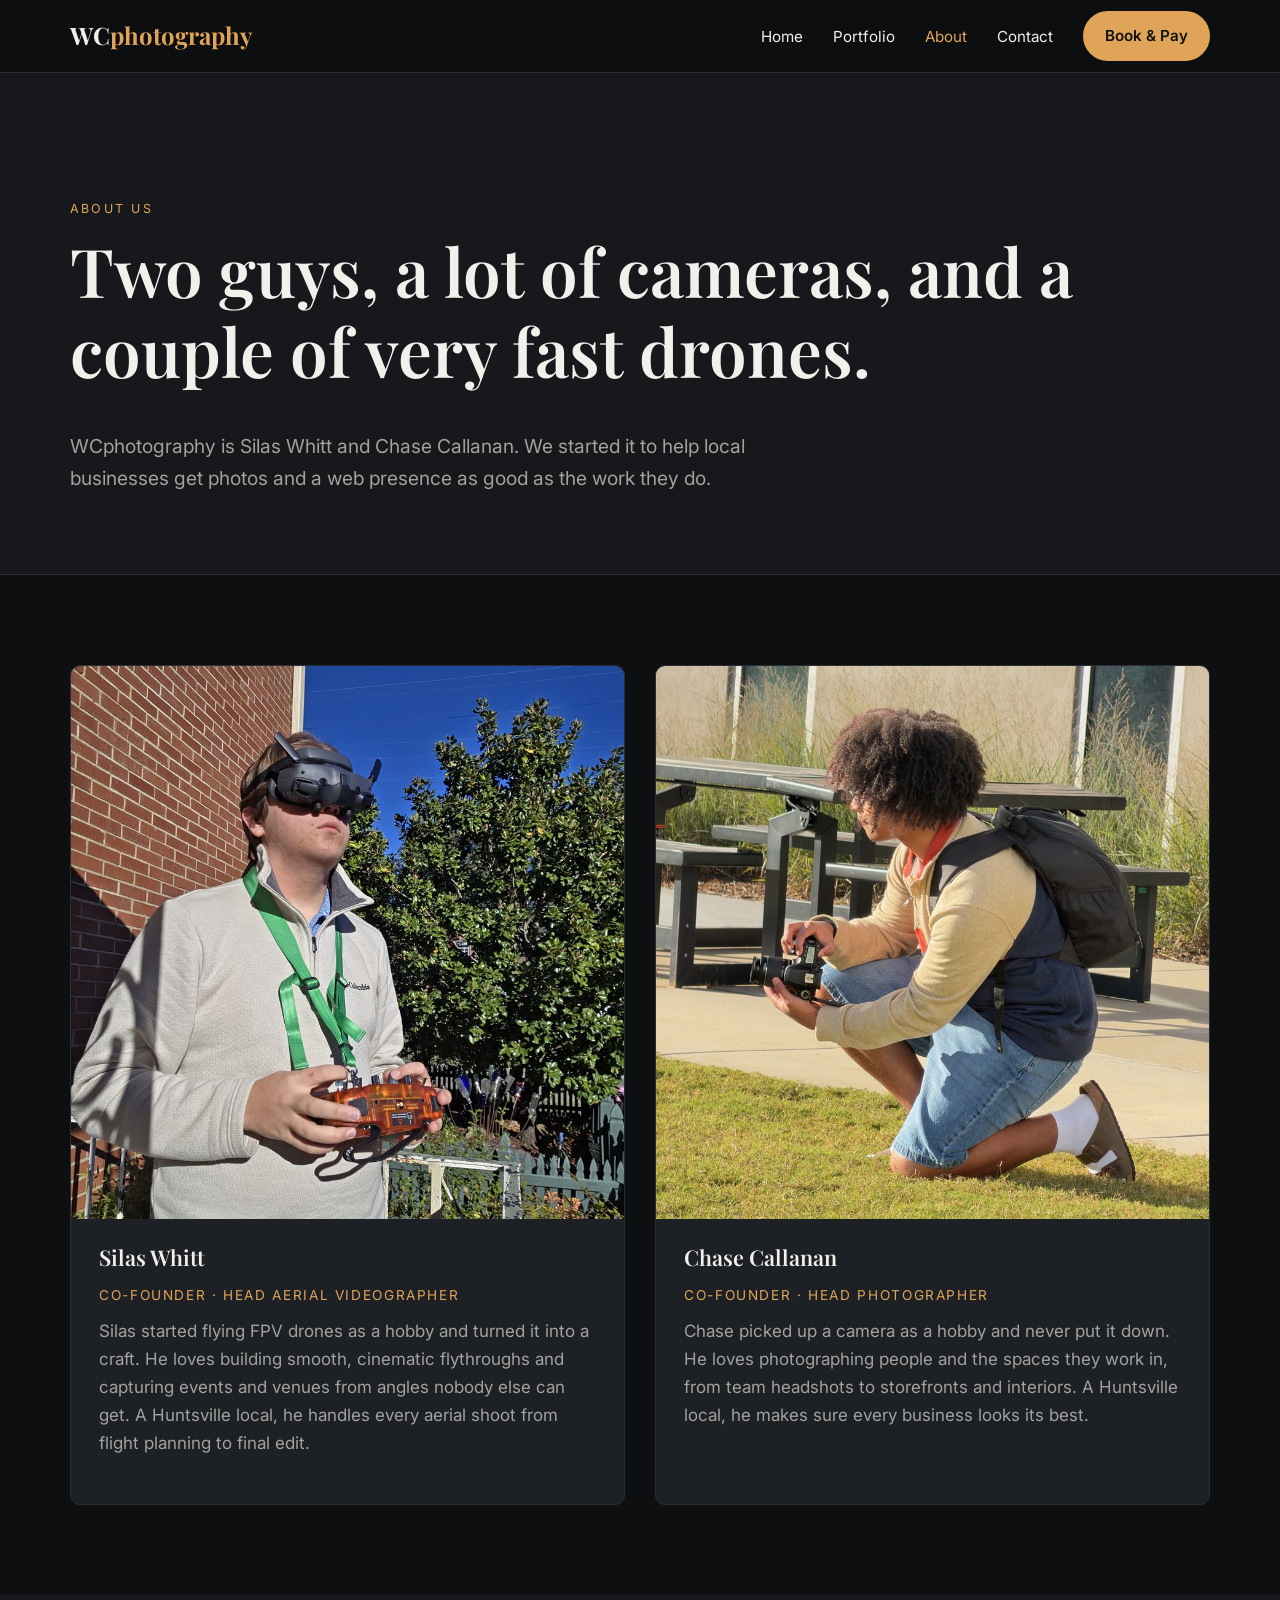
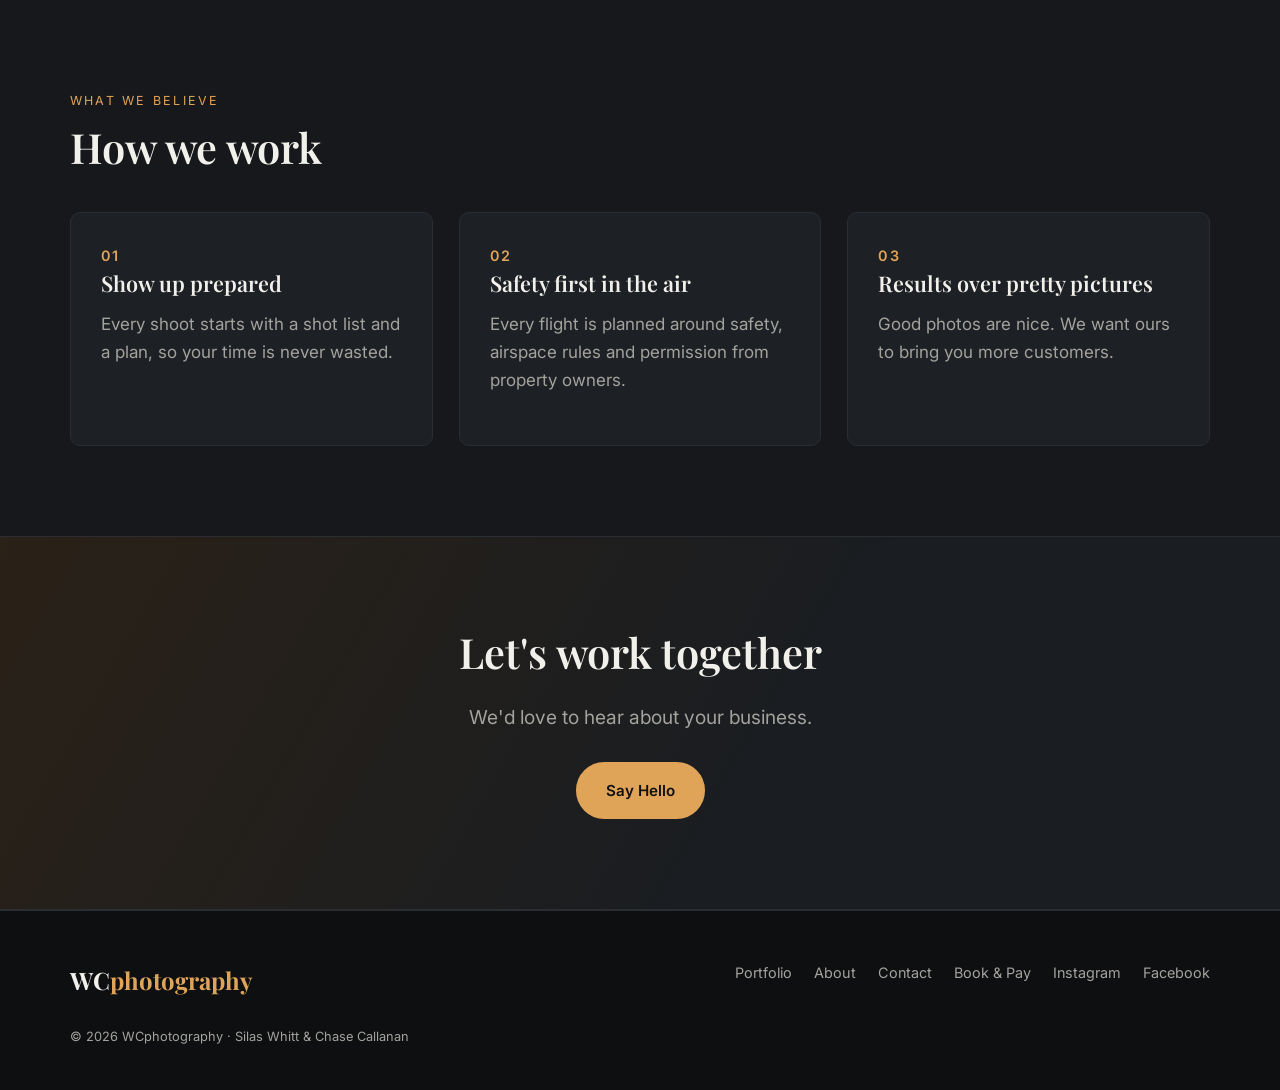
==== commit e8fd071b: "Add Silas and Chase photos to About page Co-Authored-By: Claude Opus 5.5 <noreply@anthropic.com> Cla" ====
--- a/about.html
+++ b/about.html
@@ -42,8 +42,7 @@
     <div class="container">
       <div class="team">
         <div class="member">
-          <!-- Replace the letters with: <img src="assets/images/silas.jpg" alt="Silas Whitt"> -->
-          <div class="photo">SW</div>
+          <div class="photo"><img src="assets/images/silas.jpg" alt="Silas Whitt flying an FPV drone with goggles and controller" loading="lazy"></div>
           <div class="info">
             <h3>Silas Whitt</h3>
             <div class="role">Co-Founder · Head Aerial Videographer</div>
@@ -51,8 +50,7 @@
           </div>
         </div>
         <div class="member">
-          <!-- Replace the letters with: <img src="assets/images/chase.jpg" alt="Chase Callanan"> -->
-          <div class="photo">CC</div>
+          <div class="photo"><img src="assets/images/chase.jpg" alt="Chase Callanan kneeling to take a photo with his camera" loading="lazy"></div>
           <div class="info">
             <h3>Chase Callanan</h3>
             <div class="role">Co-Founder · Head Photographer</div>
